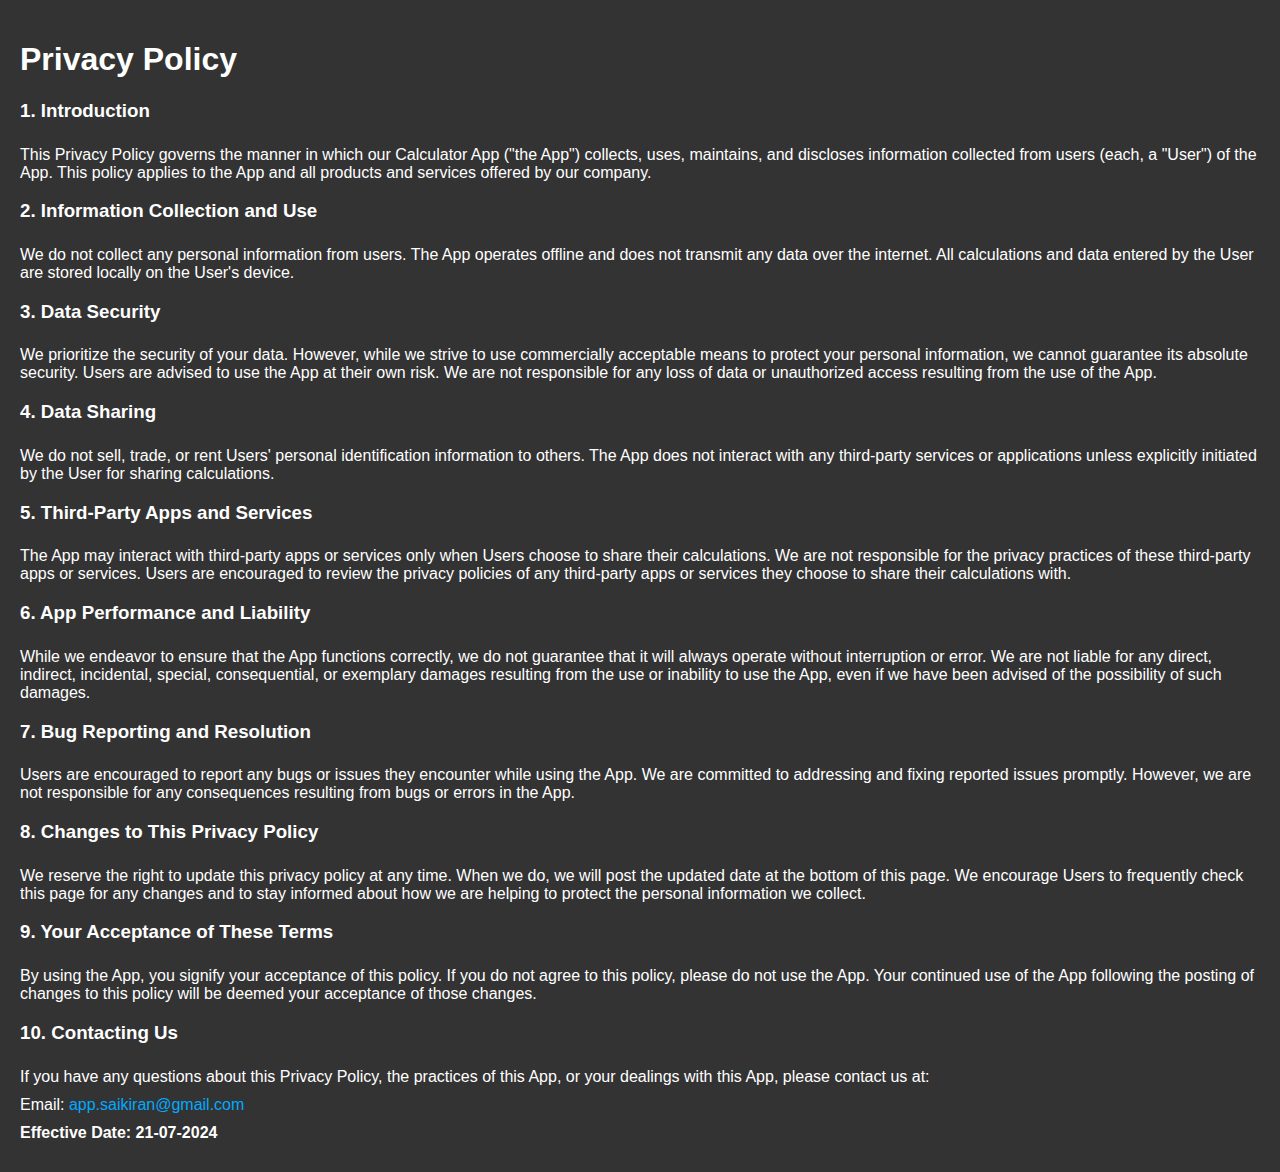
==== privacy.html @ aa1571bd "init" ====
<!DOCTYPE html>
<html lang="en">
<head>
    <meta charset="UTF-8">
    <meta name="viewport" content="width=device-width, initial-scale=1.0">
    <title>Privacy Policy</title>
    <style>
        body {
            background-color: #333333;
            color: #ffffff;
            font-family: Arial, sans-serif;
            margin: 0;
            padding: 20px;
        }
        h1, h2, h3, h4 {
            color: #ffffff;
        }
        h3 {
            padding-bottom: 5px;
        }
        h4 {
            margin-top: 20px;
        }
        p {
            margin: 10px 0;
        }
        a {
            color: #00aaff;
            text-decoration: none;
        }
        a:hover {
            text-decoration: underline;
        }
    </style>
</head>
<body>
    <h1>Privacy Policy</h1>

    <h3>1. Introduction</h3>
    <p>This Privacy Policy governs the manner in which our Calculator App ("the App") collects, uses, maintains, and discloses information collected from users (each, a "User") of the App. This policy applies to the App and all products and services offered by our company.</p>

    <h3>2. Information Collection and Use</h3>
    <p>We do not collect any personal information from users. The App operates offline and does not transmit any data over the internet. All calculations and data entered by the User are stored locally on the User's device.</p>

    <h3>3. Data Security</h3>
    <p>We prioritize the security of your data. However, while we strive to use commercially acceptable means to protect your personal information, we cannot guarantee its absolute security. Users are advised to use the App at their own risk. We are not responsible for any loss of data or unauthorized access resulting from the use of the App.</p>

    <h3>4. Data Sharing</h3>
    <p>We do not sell, trade, or rent Users' personal identification information to others. The App does not interact with any third-party services or applications unless explicitly initiated by the User for sharing calculations.</p>

    <h3>5. Third-Party Apps and Services</h3>
    <p>The App may interact with third-party apps or services only when Users choose to share their calculations. We are not responsible for the privacy practices of these third-party apps or services. Users are encouraged to review the privacy policies of any third-party apps or services they choose to share their calculations with.</p>

    <h3>6. App Performance and Liability</h3>
    <p>While we endeavor to ensure that the App functions correctly, we do not guarantee that it will always operate without interruption or error. We are not liable for any direct, indirect, incidental, special, consequential, or exemplary damages resulting from the use or inability to use the App, even if we have been advised of the possibility of such damages.</p>

    <h3>7. Bug Reporting and Resolution</h3>
    <p>Users are encouraged to report any bugs or issues they encounter while using the App. We are committed to addressing and fixing reported issues promptly. However, we are not responsible for any consequences resulting from bugs or errors in the App.</p>

    <h3>8. Changes to This Privacy Policy</h3>
    <p>We reserve the right to update this privacy policy at any time. When we do, we will post the updated date at the bottom of this page. We encourage Users to frequently check this page for any changes and to stay informed about how we are helping to protect the personal information we collect.</p>

    <h3>9. Your Acceptance of These Terms</h3>
    <p>By using the App, you signify your acceptance of this policy. If you do not agree to this policy, please do not use the App. Your continued use of the App following the posting of changes to this policy will be deemed your acceptance of those changes.</p>

    <h3>10. Contacting Us</h3>
    <p>If you have any questions about this Privacy Policy, the practices of this App, or your dealings with this App, please contact us at:</p>
    <p>Email: <a href="mailto:app.saikiran@gmail.com">app.saikiran@gmail.com</a></p>

    <p><strong>Effective Date: 21-07-2024</strong></p>
</body>
</html>
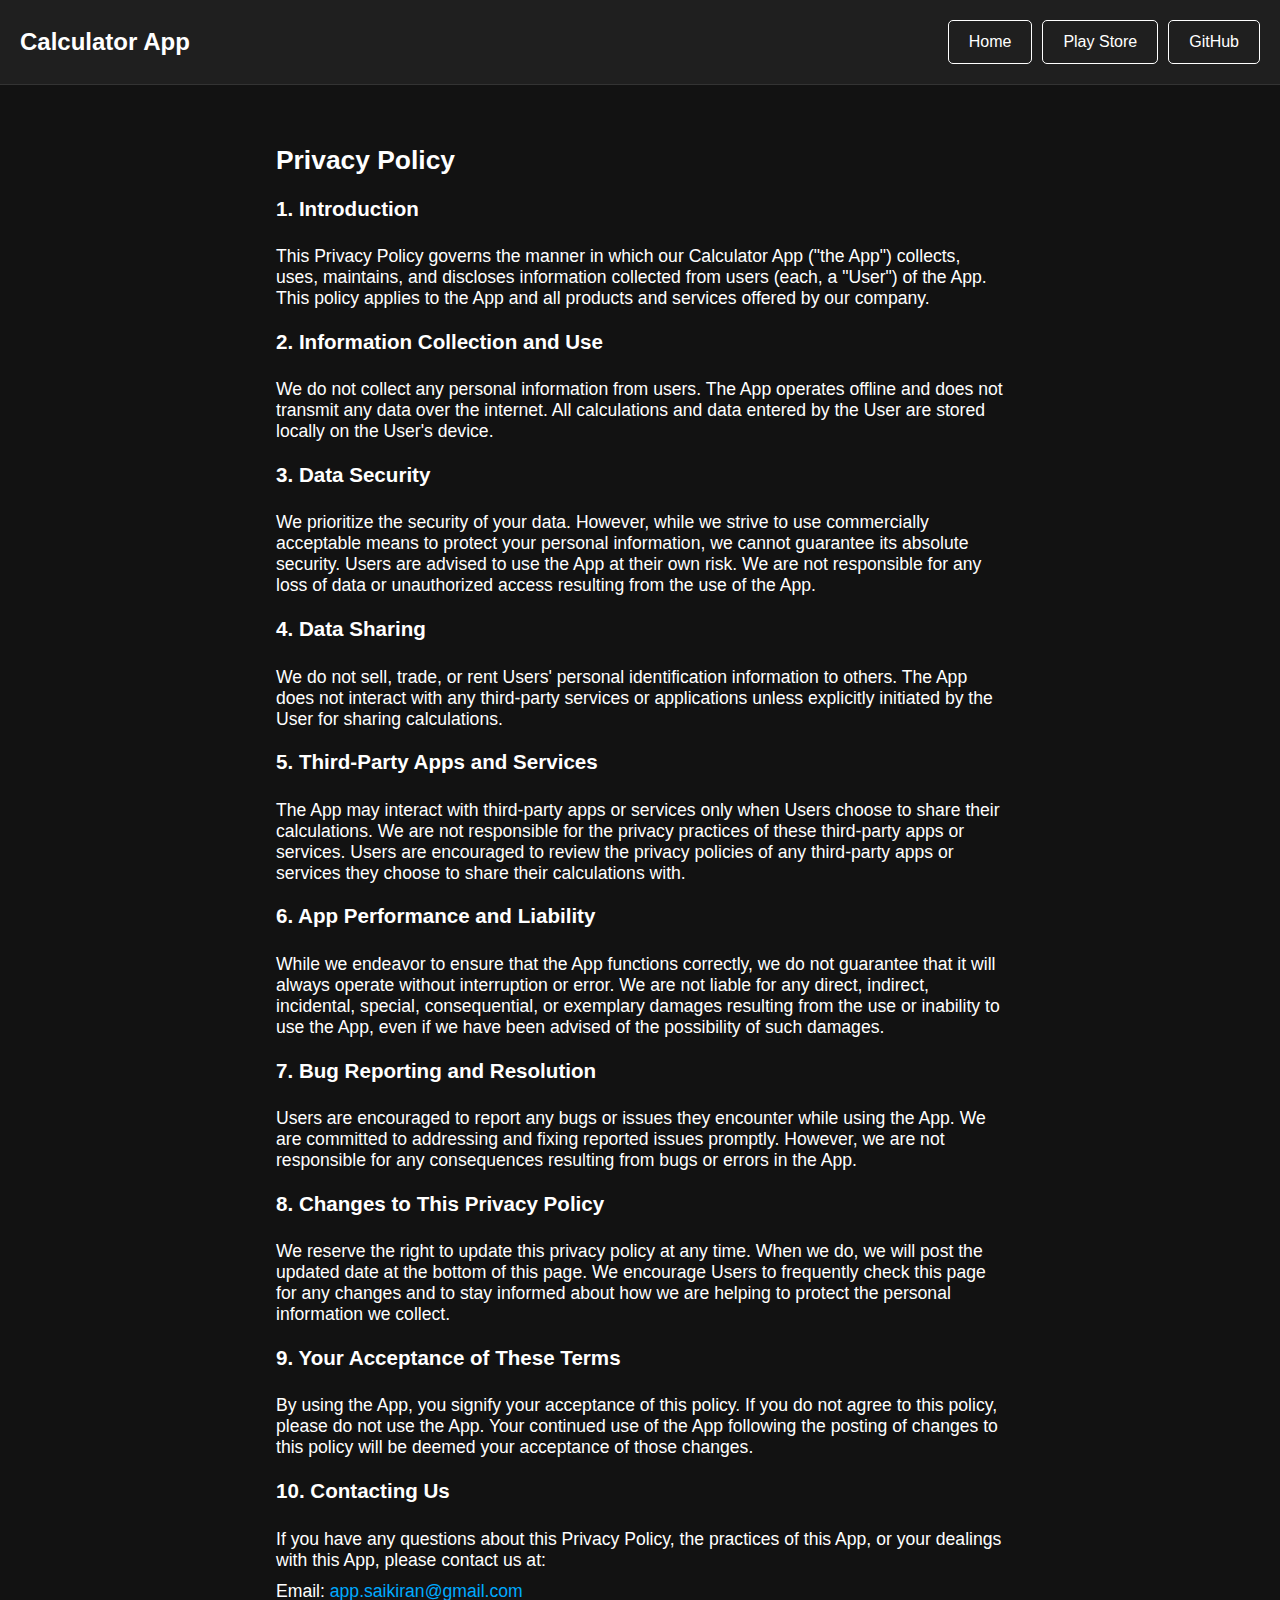
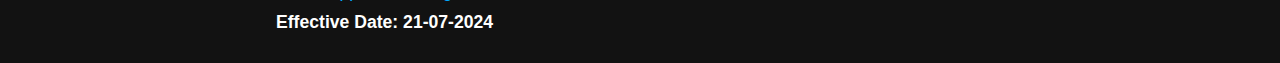
==== commit 6590bf6a: "enhanced UI" ====
--- a/privacy.html
+++ b/privacy.html
@@ -9,7 +9,7 @@
             background-color: #333333;
             color: #ffffff;
             font-family: Arial, sans-serif;
-            margin: 0;
+            margin: 20px;
             padding: 20px;
         }
         h1, h2, h3, h4 {
@@ -31,9 +31,35 @@
         a:hover {
             text-decoration: underline;
         }
+        header {
+            display: flex;
+            justify-content: space-between;
+            align-items: center;
+            padding: 20px;
+            background-color: #1f1f1f;
+            border-bottom: 1px solid #333;
+            position: relative;
+        }
+        .description{
+            padding: 20px;
+            margin: 0 20% 0 20%;
+        }
     </style>
+    <link rel="stylesheet" href="index.css">
 </head>
 <body>
+
+    <header style="margin: 0">
+        <h1>Calculator App</h1>
+        <div class="buttons">
+            <a href="index.html" target="_blank">Home</a>
+            <a href="https://play.google.com" target="_blank">Play Store</a>
+            <a href="https://github.com/saikiranreddyappidi/Calculator" target="_blank">GitHub</a>
+        </div>
+    </header>
+
+    <div class="description">
+
     <h1>Privacy Policy</h1>
 
     <h3>1. Introduction</h3>
@@ -68,5 +94,7 @@
     <p>Email: <a href="mailto:app.saikiran@gmail.com">app.saikiran@gmail.com</a></p>
 
     <p><strong>Effective Date: 21-07-2024</strong></p>
+
+    </div>
 </body>
 </html>
--- a/index.css
+++ b/index.css
@@ -0,0 +1,189 @@
+body {
+    background-color: #121212;
+    color: #ffffff;
+    font-family: Arial, sans-serif;
+    margin: 0;
+    padding: 0;
+}
+
+header {
+    display: flex;
+    justify-content: space-between;
+    align-items: center;
+    padding: 20px;
+    background-color: #1f1f1f;
+    border-bottom: 1px solid #333;
+    position: relative;
+}
+
+h1 {
+    margin: 0;
+    font-size: 1.5em; /* Enhanced font size */
+}
+
+.buttons {
+    display: flex;
+    gap: 10px;
+}
+
+.buttons a {
+    color: #ffffff;
+    text-decoration: none;
+    padding: 12px 20px;
+    border: 1px solid #ffffff;
+    border-radius: 5px; /* Rounded corners */
+    transition: background-color 0.3s, transform 0.3s;
+    font-size: 1em; /* Increased font size */
+}
+
+.buttons a:hover {
+    background-color: #333333;
+    transform: scale(1.05); /* Slight scale effect on hover */
+}
+
+main {
+    padding: 20px;
+    margin: 0 20% 0 20%;
+}
+
+
+.slideshow-container {
+    max-width: 1000px;
+    position: relative;
+    margin: auto;
+    text-align: center;
+}
+
+.mySlides {
+    display: none;
+}
+
+.image-container {
+    display: flex;
+    justify-content: center;
+    align-items: center;
+    margin-bottom: 20px; /* Space below images */
+}
+
+.image-container img {
+    max-width: 70%;
+    height: auto;
+    border-radius: 10px; /* Rounded corners for images */
+    box-shadow: 0 4px 8px rgba(0, 0, 0, 0.3); /* Shadow for depth */
+}
+
+.text-box {
+    background-color: rgba(0, 0, 0, 0.7); /* Slightly darker background */
+    color: #ffffff;
+    padding: 20px;
+    margin-left: 20px;
+    border-radius: 10px;
+    max-width: 30%;
+    text-align: left;
+    font-size: 1.1em; /* Enhanced font size */
+}
+
+.dots {
+    text-align: center;
+    margin-top: 20px;
+}
+
+.dot {
+    height: 15px;
+    width: 15px;
+    margin: 0 2px;
+    background-color: #bbb;
+    border-radius: 50%;
+    display: inline-block;
+    transition: background-color 0.6s ease;
+    cursor: pointer;
+}
+
+.active {
+    background-color: #717171;
+}
+
+.fade {
+    animation-name: fade;
+    animation-duration: 1.5s;
+}
+
+.dropdown{
+    display: none;
+    float: right;
+}
+
+@keyframes fade {
+    from { opacity: .4; }
+    to { opacity: 1; }
+}
+
+.description, .details, .open-source {
+    margin-top: 40px;
+    font-size: 1.1em; /* Enhanced font size */
+}
+
+@media only screen and (max-width: 600px) {
+    header {
+        flex-direction: column;
+        align-items: flex-start;
+    }
+    main{
+        margin: 0;
+    }
+    .buttons {
+        display: none;
+    }
+
+    .text-box {
+        max-width: 100%;
+        margin-left: 0;
+        margin-top: 20px;
+        font-size: 1em; /* Adjust font size for smaller screens */
+    }
+
+    .image-container {
+        flex-direction: column;
+    }
+
+    .buttons a {
+        padding: 10px 15px;
+        font-size: 0.9em; /* Adjust font size for smaller screens */
+    }
+
+    .dropbtn {
+      background-color: #04AA6D;
+      color: white;
+      padding: 16px;
+      font-size: 16px;
+      border: none;
+        float: right;
+    }
+
+    .dropdown {
+      position: relative;
+      display: inline-block;
+    }
+
+    .dropdown-content {
+      display: none;
+      position: absolute;
+      background-color: #f1f1f1;
+      min-width: 160px;
+      box-shadow: 0px 8px 16px 0px rgba(0,0,0,0.2);
+      z-index: 1;
+    }
+
+    .dropdown-content a {
+      color: black;
+      padding: 12px 16px;
+      text-decoration: none;
+      display: block;
+    }
+
+    .dropdown-content a:hover {background-color: #ddd;}
+
+    .dropdown:hover .dropdown-content {display: block;}
+
+    .dropdown:hover .dropbtn {background-color: #3e8e41;}
+}
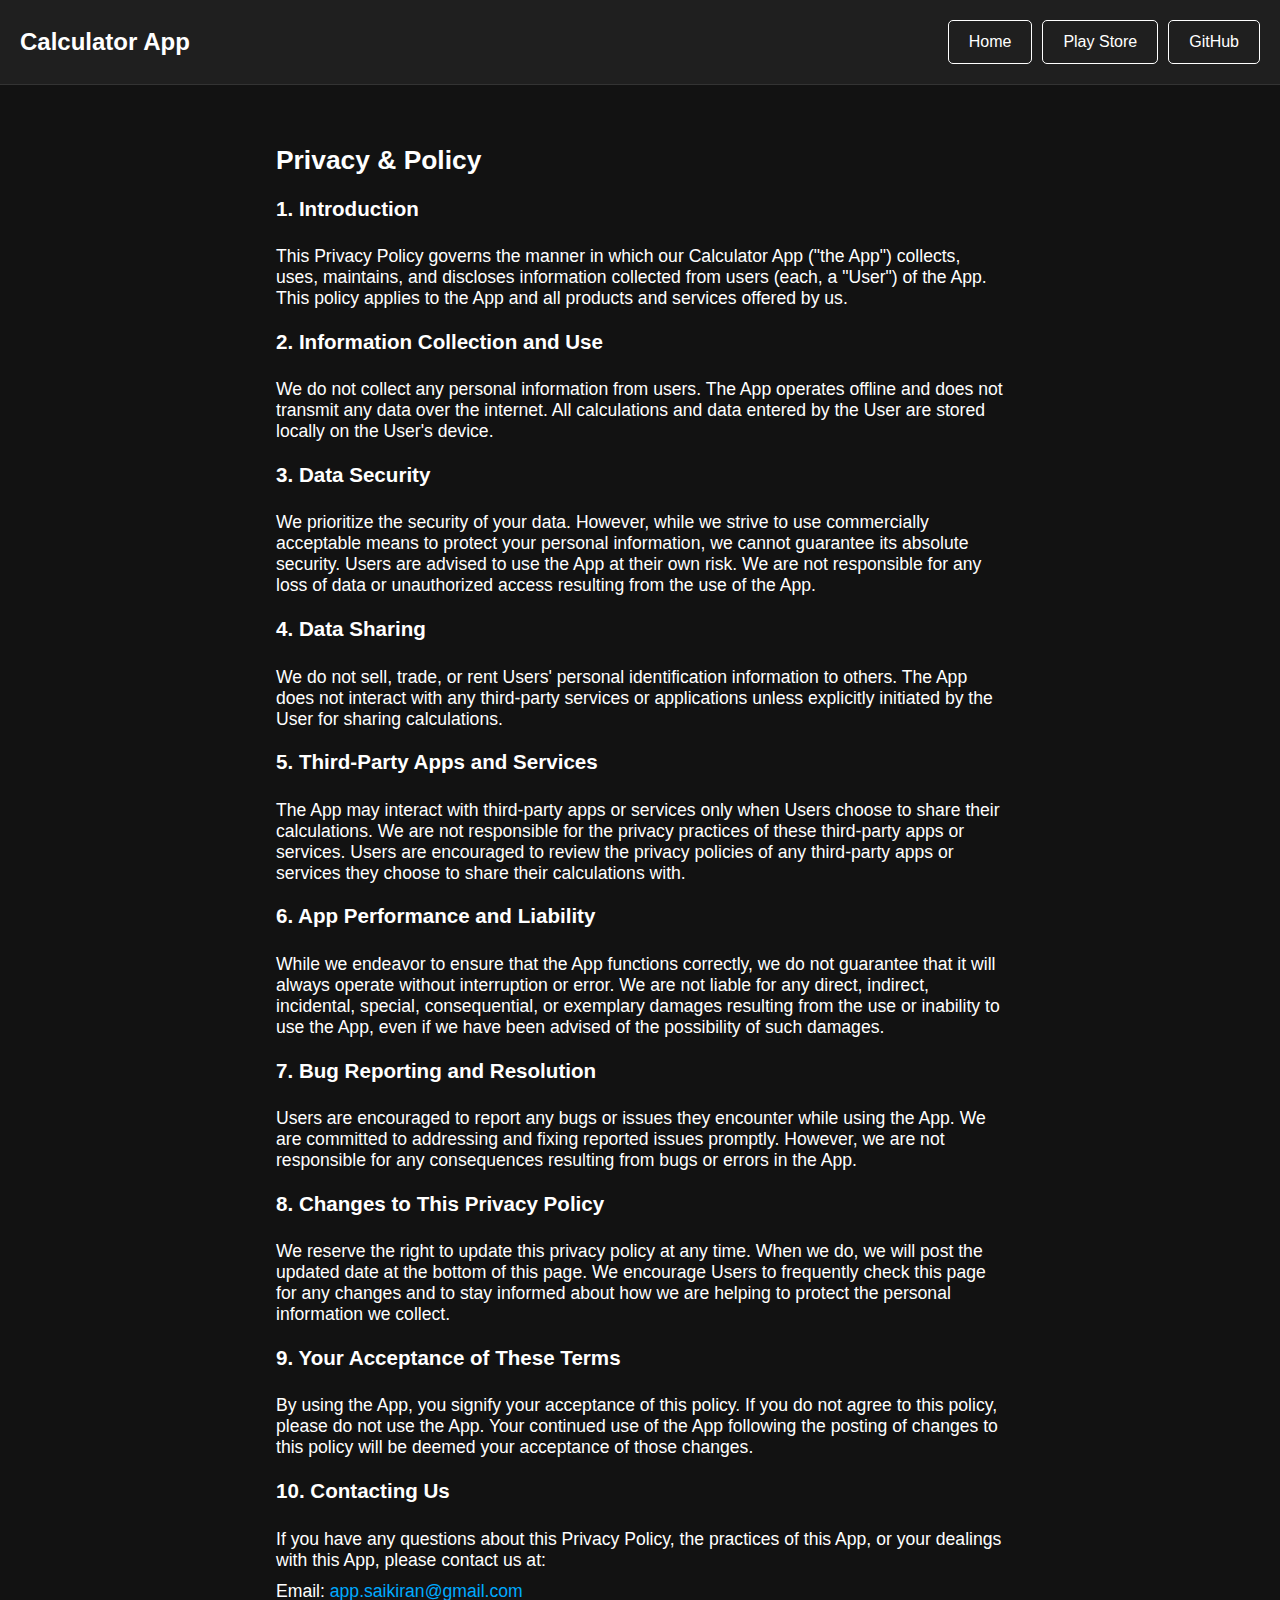
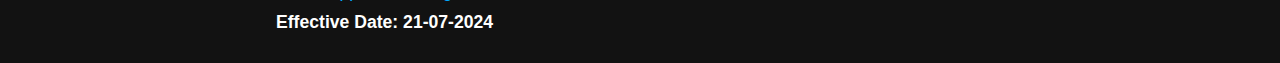
==== commit 8c173ed2: "Included the app in apk format and added a button to download it directly, added the icon, updated s" ====
--- a/privacy.html
+++ b/privacy.html
@@ -3,7 +3,8 @@
 <head>
     <meta charset="UTF-8">
     <meta name="viewport" content="width=device-width, initial-scale=1.0">
-    <title>Privacy Policy</title>
+    <title>Privacy & Policy</title>
+    <link rel="icon" href="images/calculator.png">
     <style>
         body {
             background-color: #333333;
@@ -60,10 +61,10 @@
 
     <div class="description">
 
-    <h1>Privacy Policy</h1>
+    <h1>Privacy & Policy</h1>
 
     <h3>1. Introduction</h3>
-    <p>This Privacy Policy governs the manner in which our Calculator App ("the App") collects, uses, maintains, and discloses information collected from users (each, a "User") of the App. This policy applies to the App and all products and services offered by our company.</p>
+    <p>This Privacy Policy governs the manner in which our Calculator App ("the App") collects, uses, maintains, and discloses information collected from users (each, a "User") of the App. This policy applies to the App and all products and services offered by us.</p>
 
     <h3>2. Information Collection and Use</h3>
     <p>We do not collect any personal information from users. The App operates offline and does not transmit any data over the internet. All calculations and data entered by the User are stored locally on the User's device.</p>
